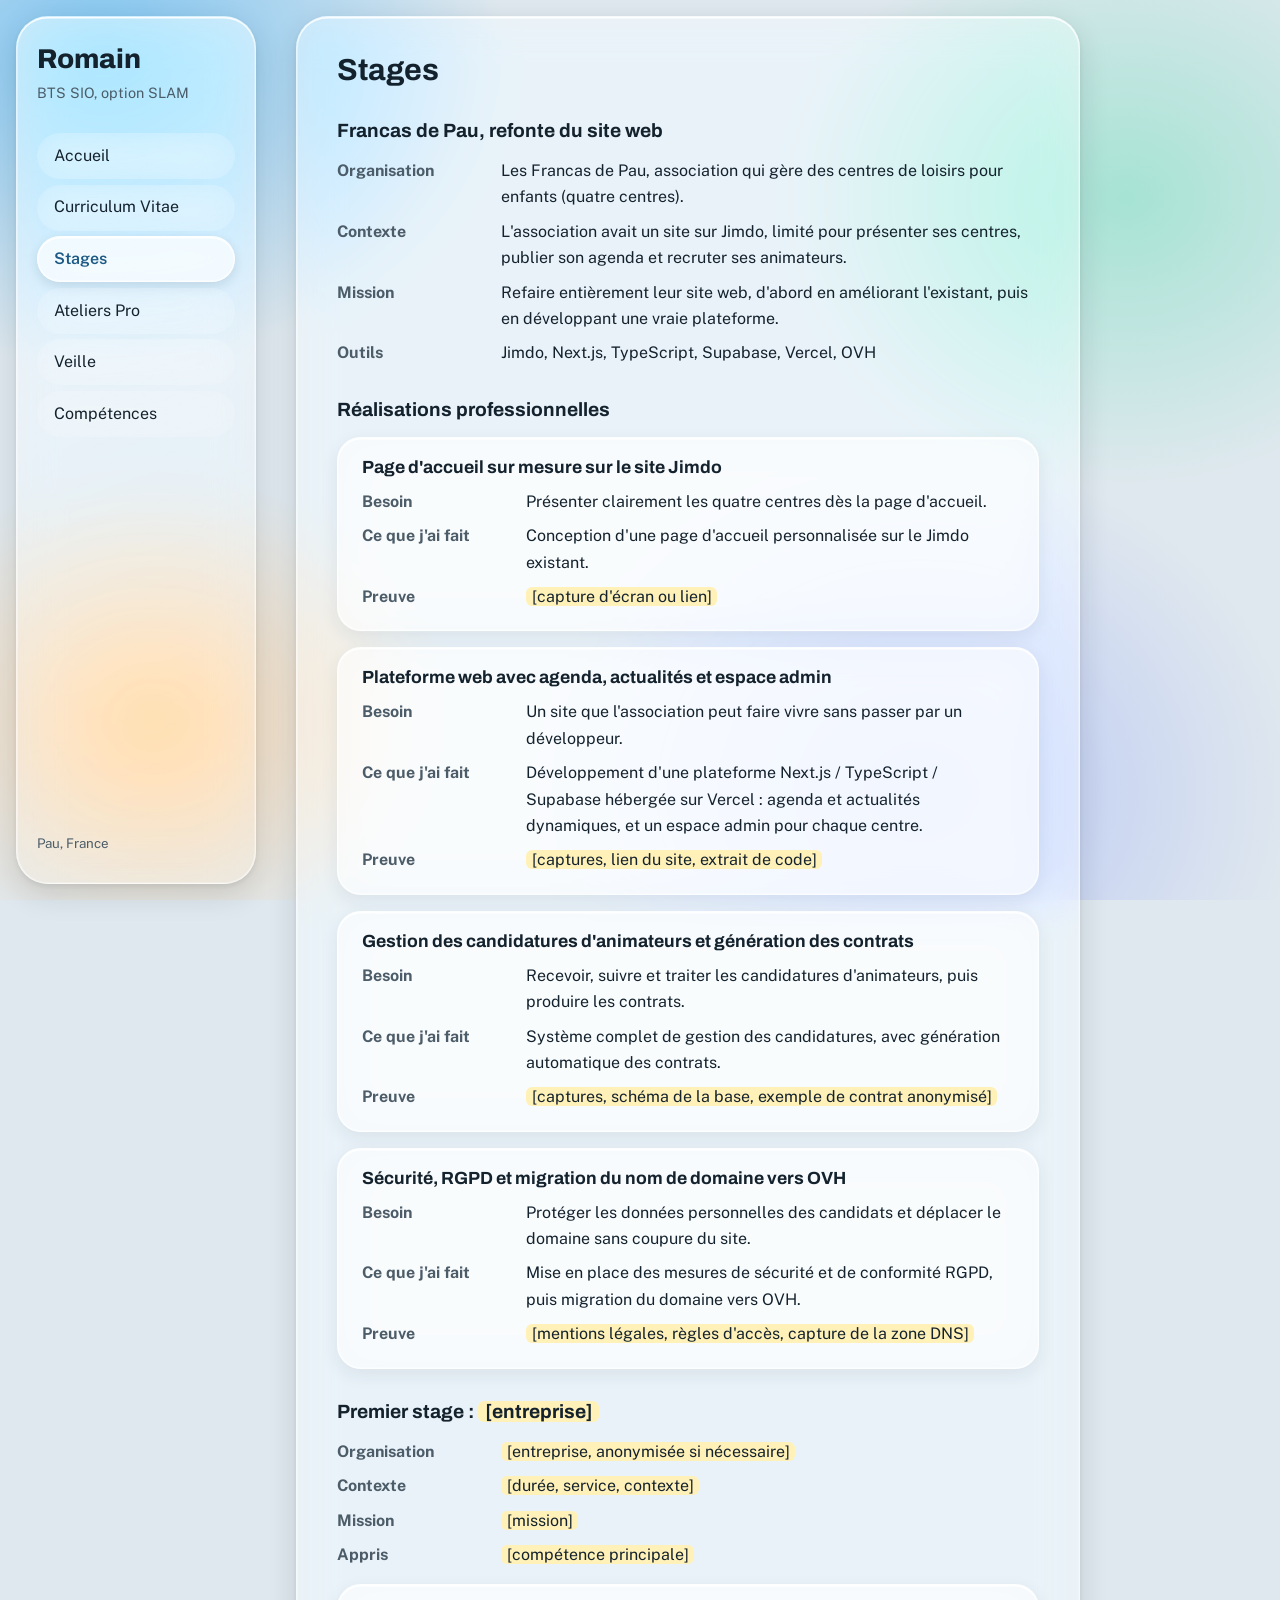
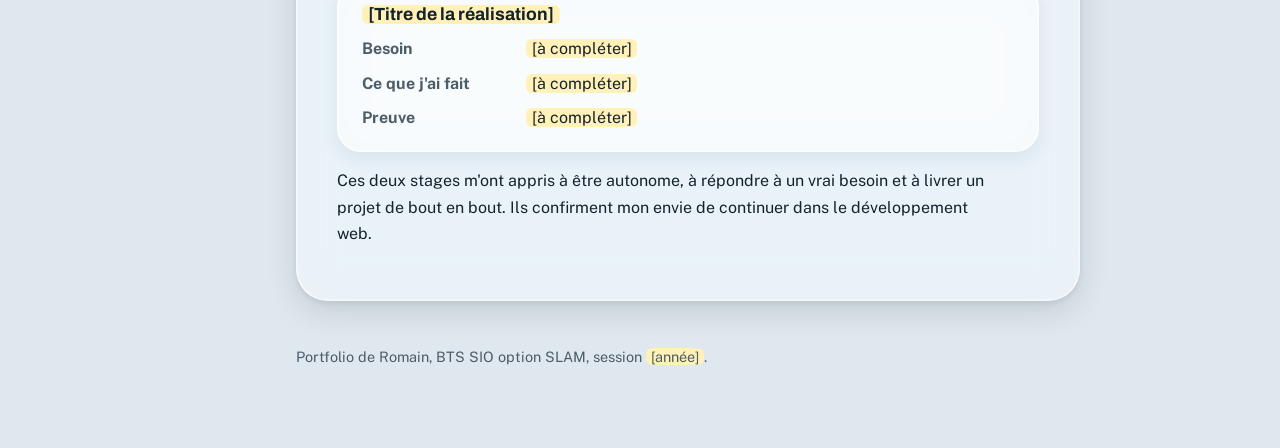
==== stages.html @ 7b918708 "Initial commit via Netlify [skip ci]" ====
<!DOCTYPE html>
<html lang="fr">
<head>
<meta charset="utf-8">
<meta name="viewport" content="width=device-width, initial-scale=1">
<title>Stages – Romain, BTS SIO SLAM</title>
<meta name="description" content="Stages de Romain en BTS SIO SLAM : refonte du site des Francas de Pau et réalisations professionnelles.">
<link rel="preconnect" href="https://fonts.googleapis.com">
<link rel="preconnect" href="https://fonts.gstatic.com" crossorigin>
<link href="https://fonts.googleapis.com/css2?family=Archivo:wght@600;700;800&family=Public+Sans:wght@400;600&display=swap" rel="stylesheet">
<link rel="stylesheet" href="style.css">
</head>
<body>

<aside>
  <div>
    <p class="nom">Romain</p>
    <p class="sous">BTS SIO, option SLAM</p>
    <nav aria-label="Rubriques">
      <ul>
        <li><a href="index.html">Accueil</a></li>
        <li><a href="cv.html">Curriculum Vitae</a></li>
        <li><a href="stages.html" aria-current="page">Stages</a></li>
        <li><a href="ateliers.html">Ateliers Pro</a></li>
        <li><a href="veille.html">Veille</a></li>
        <li><a href="competences.html">Compétences</a></li>
      </ul>
    </nav>
  </div>
  <small>Pau, France</small>
</aside>

<main>

<section id="stages">
  <h2>Stages</h2>

  <h3 id="stage-2">Francas de Pau, refonte du site web</h3>
  <dl>
    <dt>Organisation</dt><dd>Les Francas de Pau, association qui gère des centres de loisirs pour enfants (quatre centres).</dd>
    <dt>Contexte</dt><dd>L'association avait un site sur Jimdo, limité pour présenter ses centres, publier son agenda et recruter ses animateurs.</dd>
    <dt>Mission</dt><dd>Refaire entièrement leur site web, d'abord en améliorant l'existant, puis en développant une vraie plateforme.</dd>
    <dt>Outils</dt><dd>Jimdo, Next.js, TypeScript, Supabase, Vercel, OVH</dd>
  </dl>

  <h3>Réalisations professionnelles</h3>

  <article class="fiche" id="real-jimdo">
    <h4>Page d'accueil sur mesure sur le site Jimdo</h4>
    <dl>
      <dt>Besoin</dt><dd>Présenter clairement les quatre centres dès la page d'accueil.</dd>
      <dt>Ce que j'ai fait</dt><dd>Conception d'une page d'accueil personnalisée sur le Jimdo existant.</dd>
      <dt>Preuve</dt><dd><span class="todo">[capture d'écran ou lien]</span></dd>
    </dl>
  </article>

  <article class="fiche" id="real-plateforme">
    <h4>Plateforme web avec agenda, actualités et espace admin</h4>
    <dl>
      <dt>Besoin</dt><dd>Un site que l'association peut faire vivre sans passer par un développeur.</dd>
      <dt>Ce que j'ai fait</dt><dd>Développement d'une plateforme Next.js / TypeScript / Supabase hébergée sur Vercel : agenda et actualités dynamiques, et un espace admin pour chaque centre.</dd>
      <dt>Preuve</dt><dd><span class="todo">[captures, lien du site, extrait de code]</span></dd>
    </dl>
  </article>

  <article class="fiche" id="real-candidatures">
    <h4>Gestion des candidatures d'animateurs et génération des contrats</h4>
    <dl>
      <dt>Besoin</dt><dd>Recevoir, suivre et traiter les candidatures d'animateurs, puis produire les contrats.</dd>
      <dt>Ce que j'ai fait</dt><dd>Système complet de gestion des candidatures, avec génération automatique des contrats.</dd>
      <dt>Preuve</dt><dd><span class="todo">[captures, schéma de la base, exemple de contrat anonymisé]</span></dd>
    </dl>
  </article>

  <article class="fiche" id="real-securite">
    <h4>Sécurité, RGPD et migration du nom de domaine vers OVH</h4>
    <dl>
      <dt>Besoin</dt><dd>Protéger les données personnelles des candidats et déplacer le domaine sans coupure du site.</dd>
      <dt>Ce que j'ai fait</dt><dd>Mise en place des mesures de sécurité et de conformité RGPD, puis migration du domaine vers OVH.</dd>
      <dt>Preuve</dt><dd><span class="todo">[mentions légales, règles d'accès, capture de la zone DNS]</span></dd>
    </dl>
  </article>

  <h3 id="stage-1">Premier stage : <span class="todo">[entreprise]</span></h3>
  <dl>
    <dt>Organisation</dt><dd><span class="todo">[entreprise, anonymisée si nécessaire]</span></dd>
    <dt>Contexte</dt><dd><span class="todo">[durée, service, contexte]</span></dd>
    <dt>Mission</dt><dd><span class="todo">[mission]</span></dd>
    <dt>Appris</dt><dd><span class="todo">[compétence principale]</span></dd>
  </dl>
  <article class="fiche" id="real-stage1">
    <h4><span class="todo">[Titre de la réalisation]</span></h4>
    <dl>
      <dt>Besoin</dt><dd><span class="todo">[à compléter]</span></dd>
      <dt>Ce que j'ai fait</dt><dd><span class="todo">[à compléter]</span></dd>
      <dt>Preuve</dt><dd><span class="todo">[à compléter]</span></dd>
    </dl>
  </article>

  <p>Ces deux stages m'ont appris à être autonome, à répondre à un vrai besoin et à livrer un projet de bout en bout. Ils confirment mon envie de continuer dans le développement web.</p>
</section>

<footer>Portfolio de Romain, BTS SIO option SLAM, session <span class="todo">[année]</span>.</footer>

</main>
</body>
</html>
---- style.css ----
:root{
  --fond:#dfe8ee; --encre:#14222d; --gris:#4c5c68;
  --bleu:#1d5a85; --bleu-vif:#2f86c7; --note:#fff1b8;
  --verre:rgba(255,255,255,.42); --verre-fort:rgba(255,255,255,.6); --verre-sombre:rgba(20,34,45,.38);
  --reflet:inset 0 1.5px 0 rgba(255,255,255,.9), inset 0 -1px 0 rgba(255,255,255,.25), inset 1px 0 0 rgba(255,255,255,.35), inset -1px 0 0 rgba(255,255,255,.2);
  --ombre:0 10px 30px rgba(20,34,45,.14), 0 2px 6px rgba(20,34,45,.08);
  --flou:blur(22px) saturate(180%);
  --titre:"Archivo","Segoe UI",Arial,sans-serif; --texte:"Public Sans","Segoe UI",Arial,sans-serif;
}
*{box-sizing:border-box}
html{scroll-behavior:smooth;scroll-padding-top:1.5rem}
body{margin:0;color:var(--encre);font:1rem/1.65 var(--texte);display:grid;grid-template-columns:16rem 1fr;min-height:100vh;
  background:
    radial-gradient(36rem 28rem at 8% 6%,#7fc4f0 0,transparent 70%),
    radial-gradient(30rem 26rem at 88% 22%,#a6e3d4 0,transparent 70%),
    radial-gradient(34rem 30rem at 72% 88%,#b9c6f5 0,transparent 70%),
    radial-gradient(26rem 22rem at 12% 80%,#f6d6b0 0,transparent 70%),
    var(--fond);
  background-attachment:fixed}
a{color:var(--bleu)}
a:focus-visible,summary:focus-visible{outline:3px solid var(--bleu-vif);outline-offset:3px;border-radius:8px}

/* Verre liquide : flou, reflet en haut, bord lumineux */
aside,section,.fiche,.comp,.defile,.btn.sec,nav a{
  -webkit-backdrop-filter:var(--flou);backdrop-filter:var(--flou)}

aside{position:sticky;top:1rem;height:calc(100vh - 2rem);margin:1rem 0 1rem 1rem;padding:1.75rem 1.25rem;border-radius:2rem;
  background:linear-gradient(160deg,rgba(255,255,255,.55),rgba(255,255,255,.22));
  border:1px solid rgba(255,255,255,.55);box-shadow:var(--reflet),var(--ombre);
  display:flex;flex-direction:column;justify-content:space-between}
aside .nom{font:800 1.7rem/1.1 var(--titre);margin:0}
aside .sous{color:var(--gris);font-size:.9rem;margin:.4rem 0 1.75rem}
nav ul{list-style:none;margin:0;padding:0;display:grid;gap:.35rem}
nav a{display:block;padding:.55rem 1rem;color:var(--encre);text-decoration:none;border-radius:99px;border:1px solid transparent;
  transition:background .25s,box-shadow .25s,border-color .25s,transform .25s}
nav a:hover,nav a:focus-visible{background:var(--verre-fort);border-color:rgba(255,255,255,.8);box-shadow:var(--reflet),0 4px 12px rgba(20,34,45,.12);transform:translateX(3px)}
nav a[aria-current="page"]{background:var(--verre-fort);border-color:rgba(255,255,255,.8);box-shadow:var(--reflet),0 4px 12px rgba(20,34,45,.12);color:var(--bleu);font-weight:600}
aside small{color:var(--gris)}

main{max-width:54rem;padding:1rem 2.5rem 5rem}
section{margin:0 0 1.75rem;padding:2.25rem 2.5rem;border-radius:2rem;background:var(--verre);
  border:1px solid rgba(255,255,255,.55);box-shadow:var(--reflet),var(--ombre)}
h1,h2,h3{font-family:var(--titre);line-height:1.15;margin:0 0 1rem}
h1{font-size:clamp(2.4rem,5vw,3.8rem);font-weight:800;letter-spacing:-.02em;max-width:14em}
h2{font-size:1.9rem;font-weight:700}
h3{font-size:1.2rem;font-weight:700;margin-top:2rem}
p{max-width:65ch;margin:0 0 1rem}
.chapo{font-size:1.15rem;color:var(--gris)}

.liens{display:flex;flex-wrap:wrap;gap:.75rem;margin-top:1.5rem}
.btn{display:inline-block;padding:.65rem 1.3rem;color:#fff;text-decoration:none;font-weight:600;border-radius:99px;
  background:linear-gradient(180deg,#4a9ad6,#1d5a85);border:1px solid rgba(255,255,255,.5);
  box-shadow:inset 0 1.5px 0 rgba(255,255,255,.6),0 8px 20px rgba(29,90,133,.35);transition:transform .25s,box-shadow .25s}
.btn:hover{transform:translateY(-2px);box-shadow:inset 0 1.5px 0 rgba(255,255,255,.7),0 12px 26px rgba(29,90,133,.45)}
.btn:active{transform:scale(.97)}
.btn.sec{background:var(--verre);color:var(--bleu);box-shadow:var(--reflet),0 4px 14px rgba(20,34,45,.1)}
.btn.sec:hover{background:var(--verre-fort)}

.todo{background:var(--note);padding:0 .35em;border-radius:6px}

.fiche,.comp{background:rgba(255,255,255,.5);border:1px solid rgba(255,255,255,.7);border-radius:1.5rem;box-shadow:var(--reflet),0 6px 18px rgba(20,34,45,.08)}
.fiche{padding:1.25rem 1.5rem;margin:1rem 0}
.fiche h3,.fiche h4{margin-top:0}
.fiche h4{font:700 1.1rem var(--titre);margin-bottom:.75rem}
dl{margin:0;display:grid;grid-template-columns:9rem 1fr;gap:.5rem 1.25rem}
dt{font-weight:700;color:var(--gris)}
dd{margin:0}
.tags{list-style:none;padding:0;margin:.5rem 0 0;display:flex;flex-wrap:wrap;gap:.5rem}
.tags li{background:var(--verre-fort);border:1px solid rgba(255,255,255,.8);box-shadow:var(--reflet);padding:.15rem .8rem;border-radius:99px;font-size:.88rem}

.defile{overflow-x:auto;border-radius:1.5rem;border:1px solid rgba(255,255,255,.7);box-shadow:var(--reflet),0 6px 18px rgba(20,34,45,.08);margin:1rem 0}
table{width:100%;border-collapse:collapse;background:rgba(255,255,255,.35)}
th,td{text-align:left;padding:.65rem .9rem;border-bottom:1px solid rgba(255,255,255,.7);vertical-align:top}
th{background:rgba(255,255,255,.5)}

.comp{padding:1rem 1.25rem;margin:.75rem 0}
.comp h3{margin:0 0 .4rem;font-size:1.05rem}
.comp p{margin:0 0 .5rem;color:var(--gris)}

footer{padding-top:1rem;color:var(--gris);font-size:.9rem}

/* Si le navigateur ne gère pas le flou, on garde des panneaux lisibles */
@supports not ((backdrop-filter:blur(1px)) or (-webkit-backdrop-filter:blur(1px))){
  aside,section,.fiche,.comp,.defile{background:rgba(255,255,255,.88)}
}
@media (prefers-reduced-transparency:reduce){
  aside,section,.fiche,.comp,.defile,nav a,.btn.sec{-webkit-backdrop-filter:none;backdrop-filter:none;background:#fff}
}
@media (max-width:54rem){
  body{display:block}
  aside{position:static;height:auto;margin:.75rem;padding:1.25rem;border-radius:1.75rem}
  aside .sous{margin-bottom:1rem}
  nav ul{display:flex;flex-wrap:wrap}
  aside small{display:none}
  main{padding:.25rem .75rem 3rem}
  section{padding:1.5rem 1.25rem;border-radius:1.75rem}
  dl{grid-template-columns:1fr;gap:0}
  dd{margin-bottom:.75rem}
}
@media (prefers-reduced-motion:reduce){
  html{scroll-behavior:auto}
  nav a,.btn{transition:none}
}
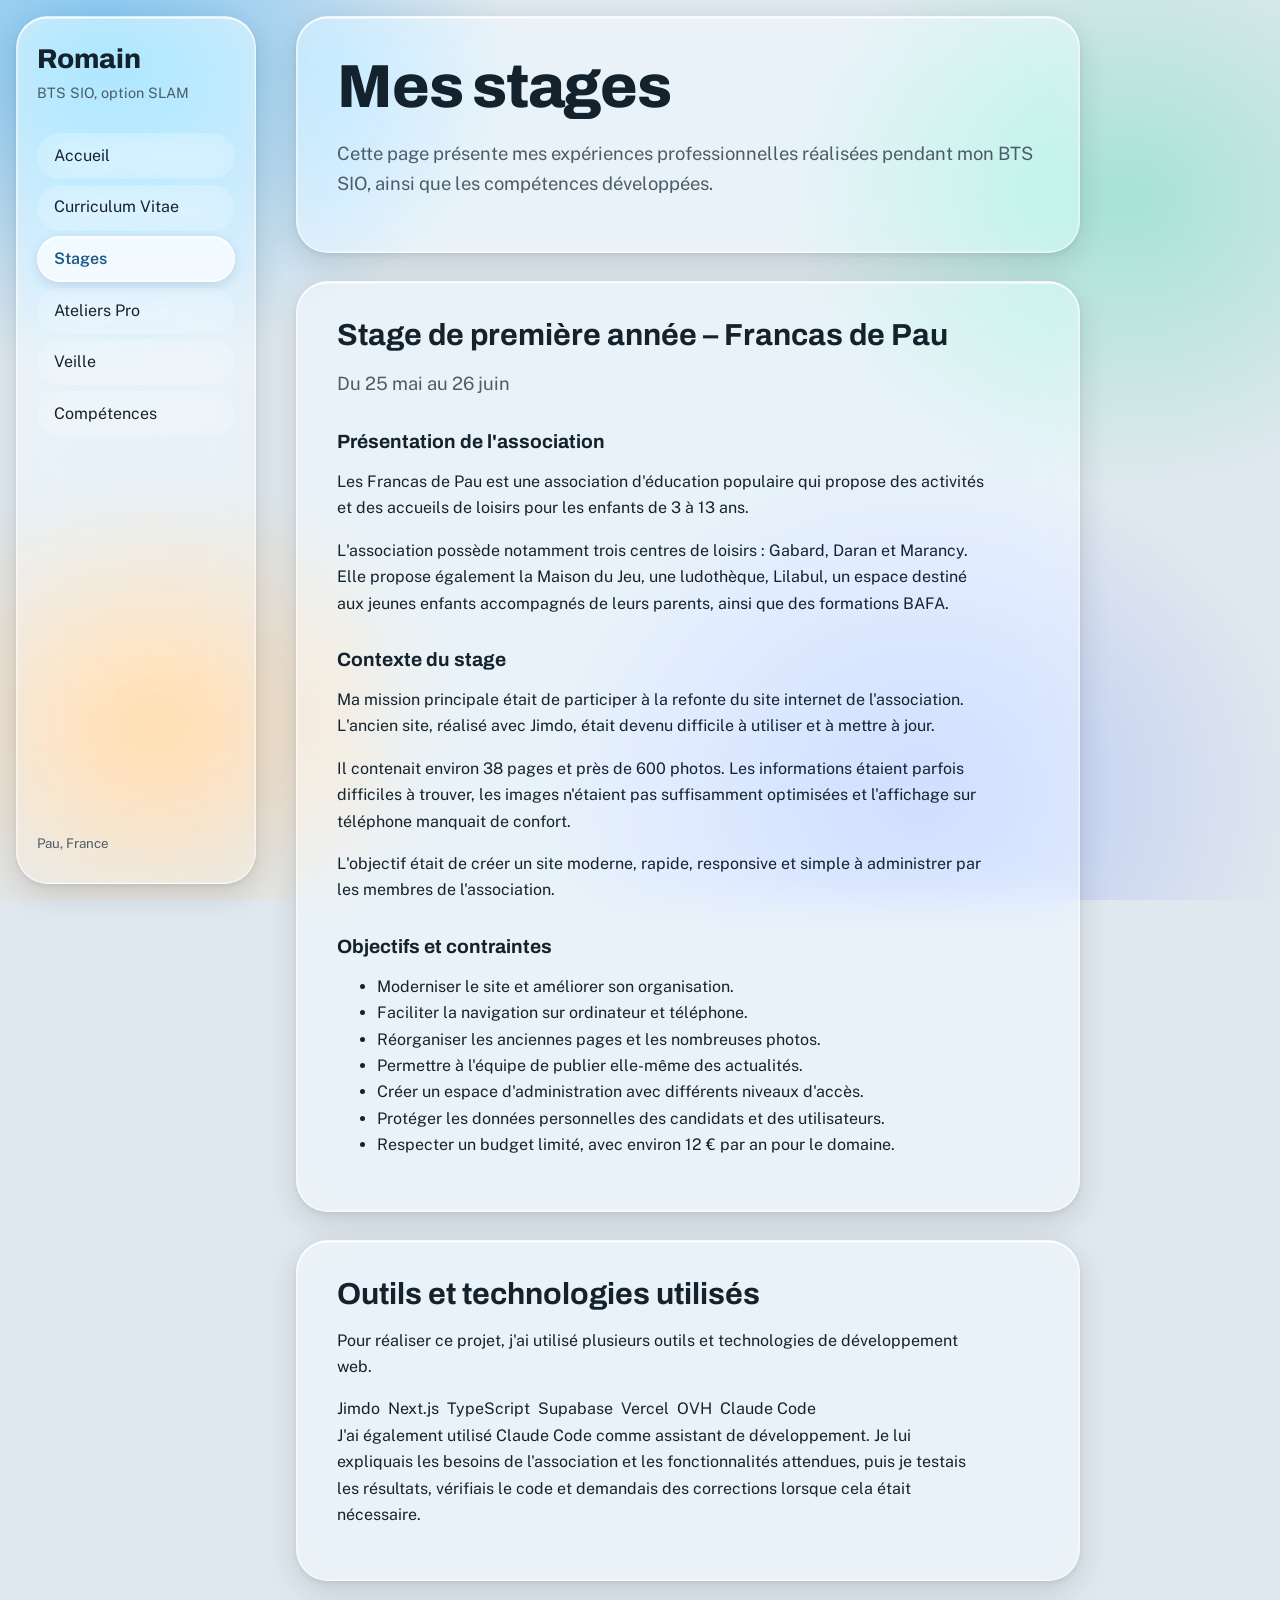
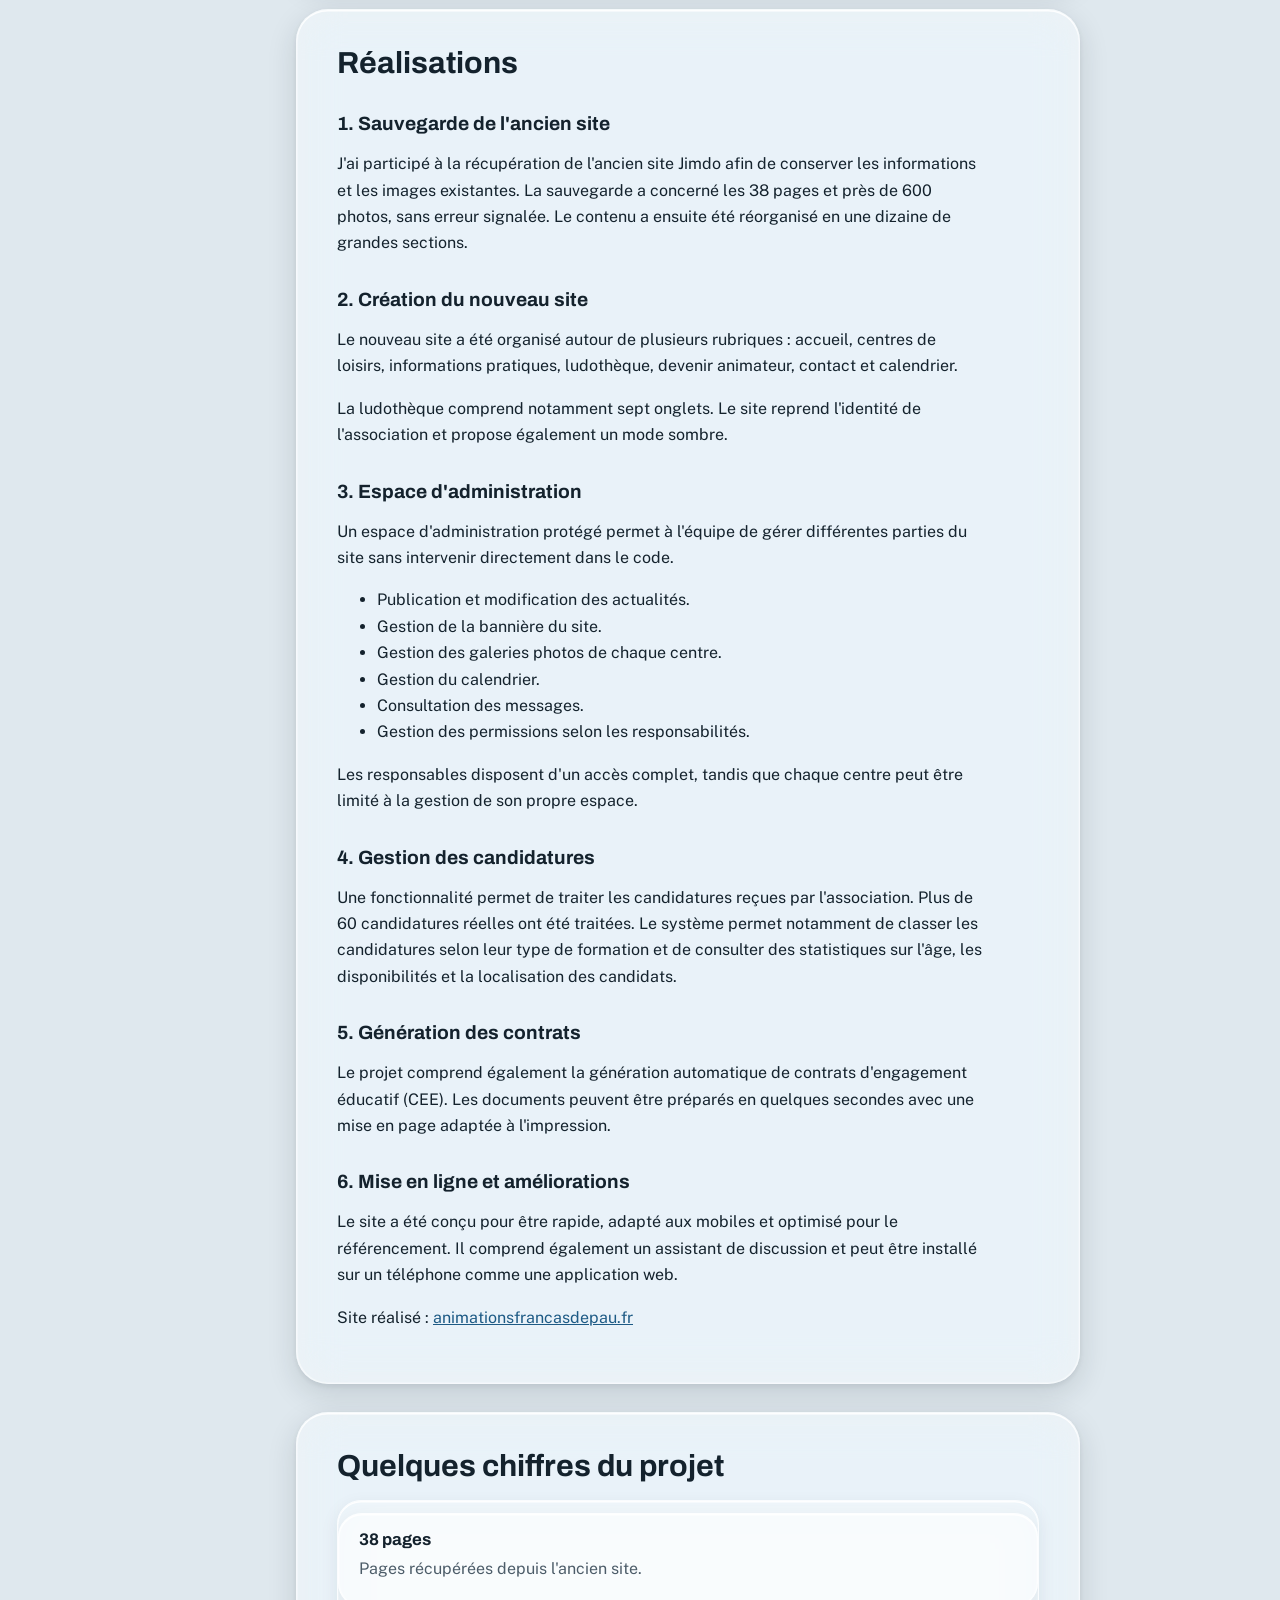
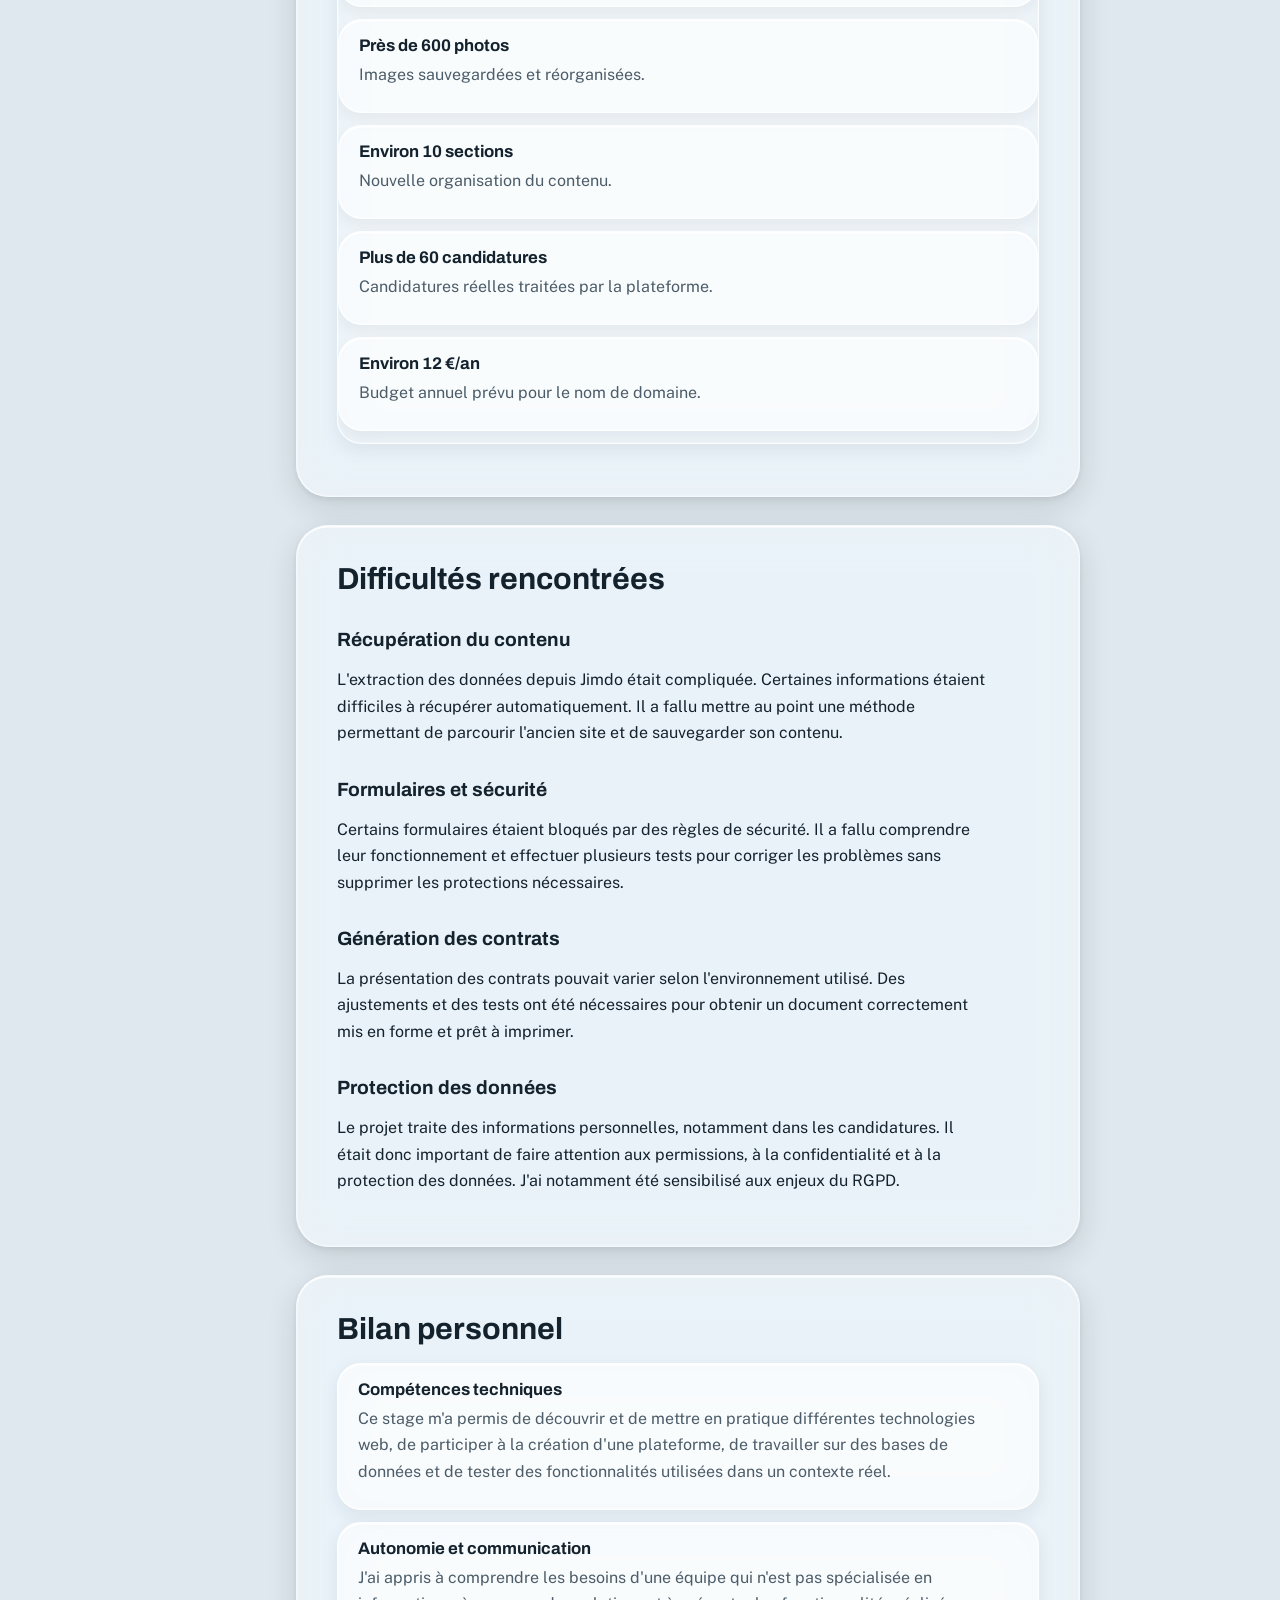
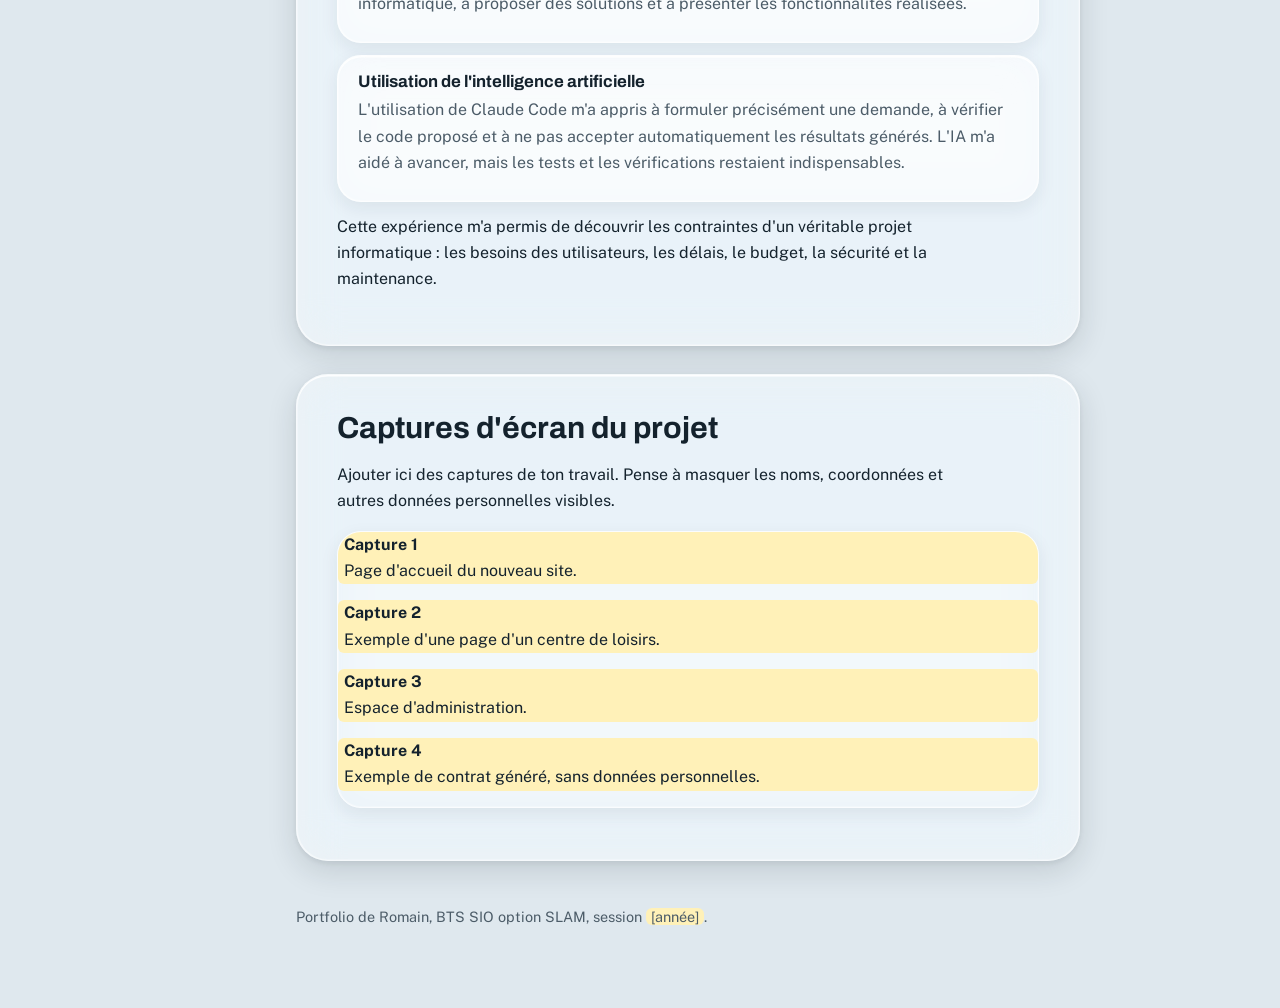
==== commit 96cf0d95: "Update stages.html" ====
--- a/stages.html
+++ b/stages.html
@@ -1,10 +1,11 @@
+
 <!DOCTYPE html>
 <html lang="fr">
 <head>
 <meta charset="utf-8">
 <meta name="viewport" content="width=device-width, initial-scale=1">
-<title>Stages – Romain, BTS SIO SLAM</title>
-<meta name="description" content="Stages de Romain en BTS SIO SLAM : refonte du site des Francas de Pau et réalisations professionnelles.">
+<title>Stages – Romain | Portfolio BTS SIO option SLAM</title>
+<meta name="description" content="Présentation de mon stage de première année aux Francas de Pau et des projets informatiques réalisés.">
 <link rel="preconnect" href="https://fonts.googleapis.com">
 <link rel="preconnect" href="https://fonts.gstatic.com" crossorigin>
 <link href="https://fonts.googleapis.com/css2?family=Archivo:wght@600;700;800&family=Public+Sans:wght@400;600&display=swap" rel="stylesheet">
@@ -33,74 +34,282 @@
 <main>
 
 <section id="stages">
-  <h2>Stages</h2>
-
-  <h3 id="stage-2">Francas de Pau, refonte du site web</h3>
-  <dl>
-    <dt>Organisation</dt><dd>Les Francas de Pau, association qui gère des centres de loisirs pour enfants (quatre centres).</dd>
-    <dt>Contexte</dt><dd>L'association avait un site sur Jimdo, limité pour présenter ses centres, publier son agenda et recruter ses animateurs.</dd>
-    <dt>Mission</dt><dd>Refaire entièrement leur site web, d'abord en améliorant l'existant, puis en développant une vraie plateforme.</dd>
-    <dt>Outils</dt><dd>Jimdo, Next.js, TypeScript, Supabase, Vercel, OVH</dd>
-  </dl>
-
-  <h3>Réalisations professionnelles</h3>
-
-  <article class="fiche" id="real-jimdo">
-    <h4>Page d'accueil sur mesure sur le site Jimdo</h4>
-    <dl>
-      <dt>Besoin</dt><dd>Présenter clairement les quatre centres dès la page d'accueil.</dd>
-      <dt>Ce que j'ai fait</dt><dd>Conception d'une page d'accueil personnalisée sur le Jimdo existant.</dd>
-      <dt>Preuve</dt><dd><span class="todo">[capture d'écran ou lien]</span></dd>
-    </dl>
-  </article>
-
-  <article class="fiche" id="real-plateforme">
-    <h4>Plateforme web avec agenda, actualités et espace admin</h4>
-    <dl>
-      <dt>Besoin</dt><dd>Un site que l'association peut faire vivre sans passer par un développeur.</dd>
-      <dt>Ce que j'ai fait</dt><dd>Développement d'une plateforme Next.js / TypeScript / Supabase hébergée sur Vercel : agenda et actualités dynamiques, et un espace admin pour chaque centre.</dd>
-      <dt>Preuve</dt><dd><span class="todo">[captures, lien du site, extrait de code]</span></dd>
-    </dl>
-  </article>
-
-  <article class="fiche" id="real-candidatures">
-    <h4>Gestion des candidatures d'animateurs et génération des contrats</h4>
-    <dl>
-      <dt>Besoin</dt><dd>Recevoir, suivre et traiter les candidatures d'animateurs, puis produire les contrats.</dd>
-      <dt>Ce que j'ai fait</dt><dd>Système complet de gestion des candidatures, avec génération automatique des contrats.</dd>
-      <dt>Preuve</dt><dd><span class="todo">[captures, schéma de la base, exemple de contrat anonymisé]</span></dd>
-    </dl>
-  </article>
-
-  <article class="fiche" id="real-securite">
-    <h4>Sécurité, RGPD et migration du nom de domaine vers OVH</h4>
-    <dl>
-      <dt>Besoin</dt><dd>Protéger les données personnelles des candidats et déplacer le domaine sans coupure du site.</dd>
-      <dt>Ce que j'ai fait</dt><dd>Mise en place des mesures de sécurité et de conformité RGPD, puis migration du domaine vers OVH.</dd>
-      <dt>Preuve</dt><dd><span class="todo">[mentions légales, règles d'accès, capture de la zone DNS]</span></dd>
-    </dl>
-  </article>
-
-  <h3 id="stage-1">Premier stage : <span class="todo">[entreprise]</span></h3>
-  <dl>
-    <dt>Organisation</dt><dd><span class="todo">[entreprise, anonymisée si nécessaire]</span></dd>
-    <dt>Contexte</dt><dd><span class="todo">[durée, service, contexte]</span></dd>
-    <dt>Mission</dt><dd><span class="todo">[mission]</span></dd>
-    <dt>Appris</dt><dd><span class="todo">[compétence principale]</span></dd>
-  </dl>
-  <article class="fiche" id="real-stage1">
-    <h4><span class="todo">[Titre de la réalisation]</span></h4>
-    <dl>
-      <dt>Besoin</dt><dd><span class="todo">[à compléter]</span></dd>
-      <dt>Ce que j'ai fait</dt><dd><span class="todo">[à compléter]</span></dd>
-      <dt>Preuve</dt><dd><span class="todo">[à compléter]</span></dd>
-    </dl>
-  </article>
-
-  <p>Ces deux stages m'ont appris à être autonome, à répondre à un vrai besoin et à livrer un projet de bout en bout. Ils confirment mon envie de continuer dans le développement web.</p>
-</section>
-
-<footer>Portfolio de Romain, BTS SIO option SLAM, session <span class="todo">[année]</span>.</footer>
+  <h1>Mes stages</h1>
+  <p class="chapo">
+    Cette page présente mes expériences professionnelles réalisées
+    pendant mon BTS SIO, ainsi que les compétences développées.
+  </p>
+</section>
+
+<section id="francas">
+  <h2>Stage de première année – Francas de Pau</h2>
+  <p class="chapo">Du 25 mai au 26 juin</p>
+
+  <h3>Présentation de l'association</h3>
+  <p>
+    Les Francas de Pau est une association d'éducation populaire qui
+    propose des activités et des accueils de loisirs pour les enfants
+    de 3 à 13 ans.
+  </p>
+  <p>
+    L'association possède notamment trois centres de loisirs :
+    Gabard, Daran et Marancy. Elle propose également la Maison du Jeu,
+    une ludothèque, Lilabul, un espace destiné aux jeunes enfants
+    accompagnés de leurs parents, ainsi que des formations BAFA.
+  </p>
+
+  <h3>Contexte du stage</h3>
+  <p>
+    Ma mission principale était de participer à la refonte du site
+    internet de l'association. L'ancien site, réalisé avec Jimdo,
+    était devenu difficile à utiliser et à mettre à jour.
+  </p>
+  <p>
+    Il contenait environ 38 pages et près de 600 photos. Les informations
+    étaient parfois difficiles à trouver, les images n'étaient pas
+    suffisamment optimisées et l'affichage sur téléphone manquait
+    de confort.
+  </p>
+  <p>
+    L'objectif était de créer un site moderne, rapide, responsive et
+    simple à administrer par les membres de l'association.
+  </p>
+
+  <h3>Objectifs et contraintes</h3>
+  <ul>
+    <li>Moderniser le site et améliorer son organisation.</li>
+    <li>Faciliter la navigation sur ordinateur et téléphone.</li>
+    <li>Réorganiser les anciennes pages et les nombreuses photos.</li>
+    <li>Permettre à l'équipe de publier elle-même des actualités.</li>
+    <li>Créer un espace d'administration avec différents niveaux d'accès.</li>
+    <li>Protéger les données personnelles des candidats et des utilisateurs.</li>
+    <li>Respecter un budget limité, avec environ 12 € par an pour le domaine.</li>
+  </ul>
+</section>
+
+<section id="outils">
+  <h2>Outils et technologies utilisés</h2>
+  <p>
+    Pour réaliser ce projet, j'ai utilisé plusieurs outils et technologies
+    de développement web.
+  </p>
+
+  <div class="tags">
+    <span>Jimdo</span>
+    <span>Next.js</span>
+    <span>TypeScript</span>
+    <span>Supabase</span>
+    <span>Vercel</span>
+    <span>OVH</span>
+    <span>Claude Code</span>
+  </div>
+
+  <p>
+    J'ai également utilisé Claude Code comme assistant de développement.
+    Je lui expliquais les besoins de l'association et les fonctionnalités
+    attendues, puis je testais les résultats, vérifiais le code et
+    demandais des corrections lorsque cela était nécessaire.
+  </p>
+</section>
+
+<section id="realisations">
+  <h2>Réalisations</h2>
+
+  <h3>1. Sauvegarde de l'ancien site</h3>
+  <p>
+    J'ai participé à la récupération de l'ancien site Jimdo afin de
+    conserver les informations et les images existantes. La sauvegarde
+    a concerné les 38 pages et près de 600 photos, sans erreur signalée.
+    Le contenu a ensuite été réorganisé en une dizaine de grandes sections.
+  </p>
+
+  <h3>2. Création du nouveau site</h3>
+  <p>
+    Le nouveau site a été organisé autour de plusieurs rubriques :
+    accueil, centres de loisirs, informations pratiques, ludothèque,
+    devenir animateur, contact et calendrier.
+  </p>
+  <p>
+    La ludothèque comprend notamment sept onglets. Le site reprend
+    l'identité de l'association et propose également un mode sombre.
+  </p>
+
+  <h3>3. Espace d'administration</h3>
+  <p>
+    Un espace d'administration protégé permet à l'équipe de gérer
+    différentes parties du site sans intervenir directement dans le code.
+  </p>
+  <ul>
+    <li>Publication et modification des actualités.</li>
+    <li>Gestion de la bannière du site.</li>
+    <li>Gestion des galeries photos de chaque centre.</li>
+    <li>Gestion du calendrier.</li>
+    <li>Consultation des messages.</li>
+    <li>Gestion des permissions selon les responsabilités.</li>
+  </ul>
+  <p>
+    Les responsables disposent d'un accès complet, tandis que chaque
+    centre peut être limité à la gestion de son propre espace.
+  </p>
+
+  <h3>4. Gestion des candidatures</h3>
+  <p>
+    Une fonctionnalité permet de traiter les candidatures reçues par
+    l'association. Plus de 60 candidatures réelles ont été traitées.
+    Le système permet notamment de classer les candidatures selon
+    leur type de formation et de consulter des statistiques sur l'âge,
+    les disponibilités et la localisation des candidats.
+  </p>
+
+  <h3>5. Génération des contrats</h3>
+  <p>
+    Le projet comprend également la génération automatique de contrats
+    d'engagement éducatif (CEE). Les documents peuvent être préparés
+    en quelques secondes avec une mise en page adaptée à l'impression.
+  </p>
+
+  <h3>6. Mise en ligne et améliorations</h3>
+  <p>
+    Le site a été conçu pour être rapide, adapté aux mobiles et optimisé
+    pour le référencement. Il comprend également un assistant de
+    discussion et peut être installé sur un téléphone comme une
+    application web.
+  </p>
+  <p>
+    Site réalisé : <a href="https://animationsfrancasdepau.fr/" target="_blank" rel="noopener noreferrer">animationsfrancasdepau.fr</a>
+  </p>
+</section>
+
+<section id="chiffres">
+  <h2>Quelques chiffres du projet</h2>
+  <div class="defile">
+    <div class="comp">
+      <h3>38 pages</h3>
+      <p>Pages récupérées depuis l'ancien site.</p>
+    </div>
+    <div class="comp">
+      <h3>Près de 600 photos</h3>
+      <p>Images sauvegardées et réorganisées.</p>
+    </div>
+    <div class="comp">
+      <h3>Environ 10 sections</h3>
+      <p>Nouvelle organisation du contenu.</p>
+    </div>
+    <div class="comp">
+      <h3>Plus de 60 candidatures</h3>
+      <p>Candidatures réelles traitées par la plateforme.</p>
+    </div>
+    <div class="comp">
+      <h3>Environ 12 €/an</h3>
+      <p>Budget annuel prévu pour le nom de domaine.</p>
+    </div>
+  </div>
+</section>
+
+<section id="difficultes">
+  <h2>Difficultés rencontrées</h2>
+
+  <h3>Récupération du contenu</h3>
+  <p>
+    L'extraction des données depuis Jimdo était compliquée. Certaines
+    informations étaient difficiles à récupérer automatiquement.
+    Il a fallu mettre au point une méthode permettant de parcourir
+    l'ancien site et de sauvegarder son contenu.
+  </p>
+
+  <h3>Formulaires et sécurité</h3>
+  <p>
+    Certains formulaires étaient bloqués par des règles de sécurité.
+    Il a fallu comprendre leur fonctionnement et effectuer plusieurs
+    tests pour corriger les problèmes sans supprimer les protections
+    nécessaires.
+  </p>
+
+  <h3>Génération des contrats</h3>
+  <p>
+    La présentation des contrats pouvait varier selon l'environnement
+    utilisé. Des ajustements et des tests ont été nécessaires pour
+    obtenir un document correctement mis en forme et prêt à imprimer.
+  </p>
+
+  <h3>Protection des données</h3>
+  <p>
+    Le projet traite des informations personnelles, notamment dans
+    les candidatures. Il était donc important de faire attention
+    aux permissions, à la confidentialité et à la protection des données.
+    J'ai notamment été sensibilisé aux enjeux du RGPD.
+  </p>
+</section>
+
+<section id="bilan">
+  <h2>Bilan personnel</h2>
+
+  <div class="comp">
+    <h3>Compétences techniques</h3>
+    <p>
+      Ce stage m'a permis de découvrir et de mettre en pratique différentes
+      technologies web, de participer à la création d'une plateforme,
+      de travailler sur des bases de données et de tester des
+      fonctionnalités utilisées dans un contexte réel.
+    </p>
+  </div>
+
+  <div class="comp">
+    <h3>Autonomie et communication</h3>
+    <p>
+      J'ai appris à comprendre les besoins d'une équipe qui n'est pas
+      spécialisée en informatique, à proposer des solutions et à
+      présenter les fonctionnalités réalisées.
+    </p>
+  </div>
+
+  <div class="comp">
+    <h3>Utilisation de l'intelligence artificielle</h3>
+    <p>
+      L'utilisation de Claude Code m'a appris à formuler précisément
+      une demande, à vérifier le code proposé et à ne pas accepter
+      automatiquement les résultats générés. L'IA m'a aidé à avancer,
+      mais les tests et les vérifications restaient indispensables.
+    </p>
+  </div>
+
+  <p>
+    Cette expérience m'a permis de découvrir les contraintes d'un
+    véritable projet informatique : les besoins des utilisateurs,
+    les délais, le budget, la sécurité et la maintenance.
+  </p>
+</section>
+
+<section id="captures">
+  <h2>Captures d'écran du projet</h2>
+  <p>
+    Ajouter ici des captures de ton travail. Pense à masquer les noms,
+    coordonnées et autres données personnelles visibles.
+  </p>
+
+  <div class="defile">
+    <div class="todo">
+      <strong>Capture 1</strong>
+      <p>Page d'accueil du nouveau site.</p>
+    </div>
+    <div class="todo">
+      <strong>Capture 2</strong>
+      <p>Exemple d'une page d'un centre de loisirs.</p>
+    </div>
+    <div class="todo">
+      <strong>Capture 3</strong>
+      <p>Espace d'administration.</p>
+    </div>
+    <div class="todo">
+      <strong>Capture 4</strong>
+      <p>Exemple de contrat généré, sans données personnelles.</p>
+    </div>
+  </div>
+</section>
+
+<footer>
+  Portfolio de Romain, BTS SIO option SLAM, session <span class="todo">[année]</span>.
+</footer>
 
 </main>
 </body>
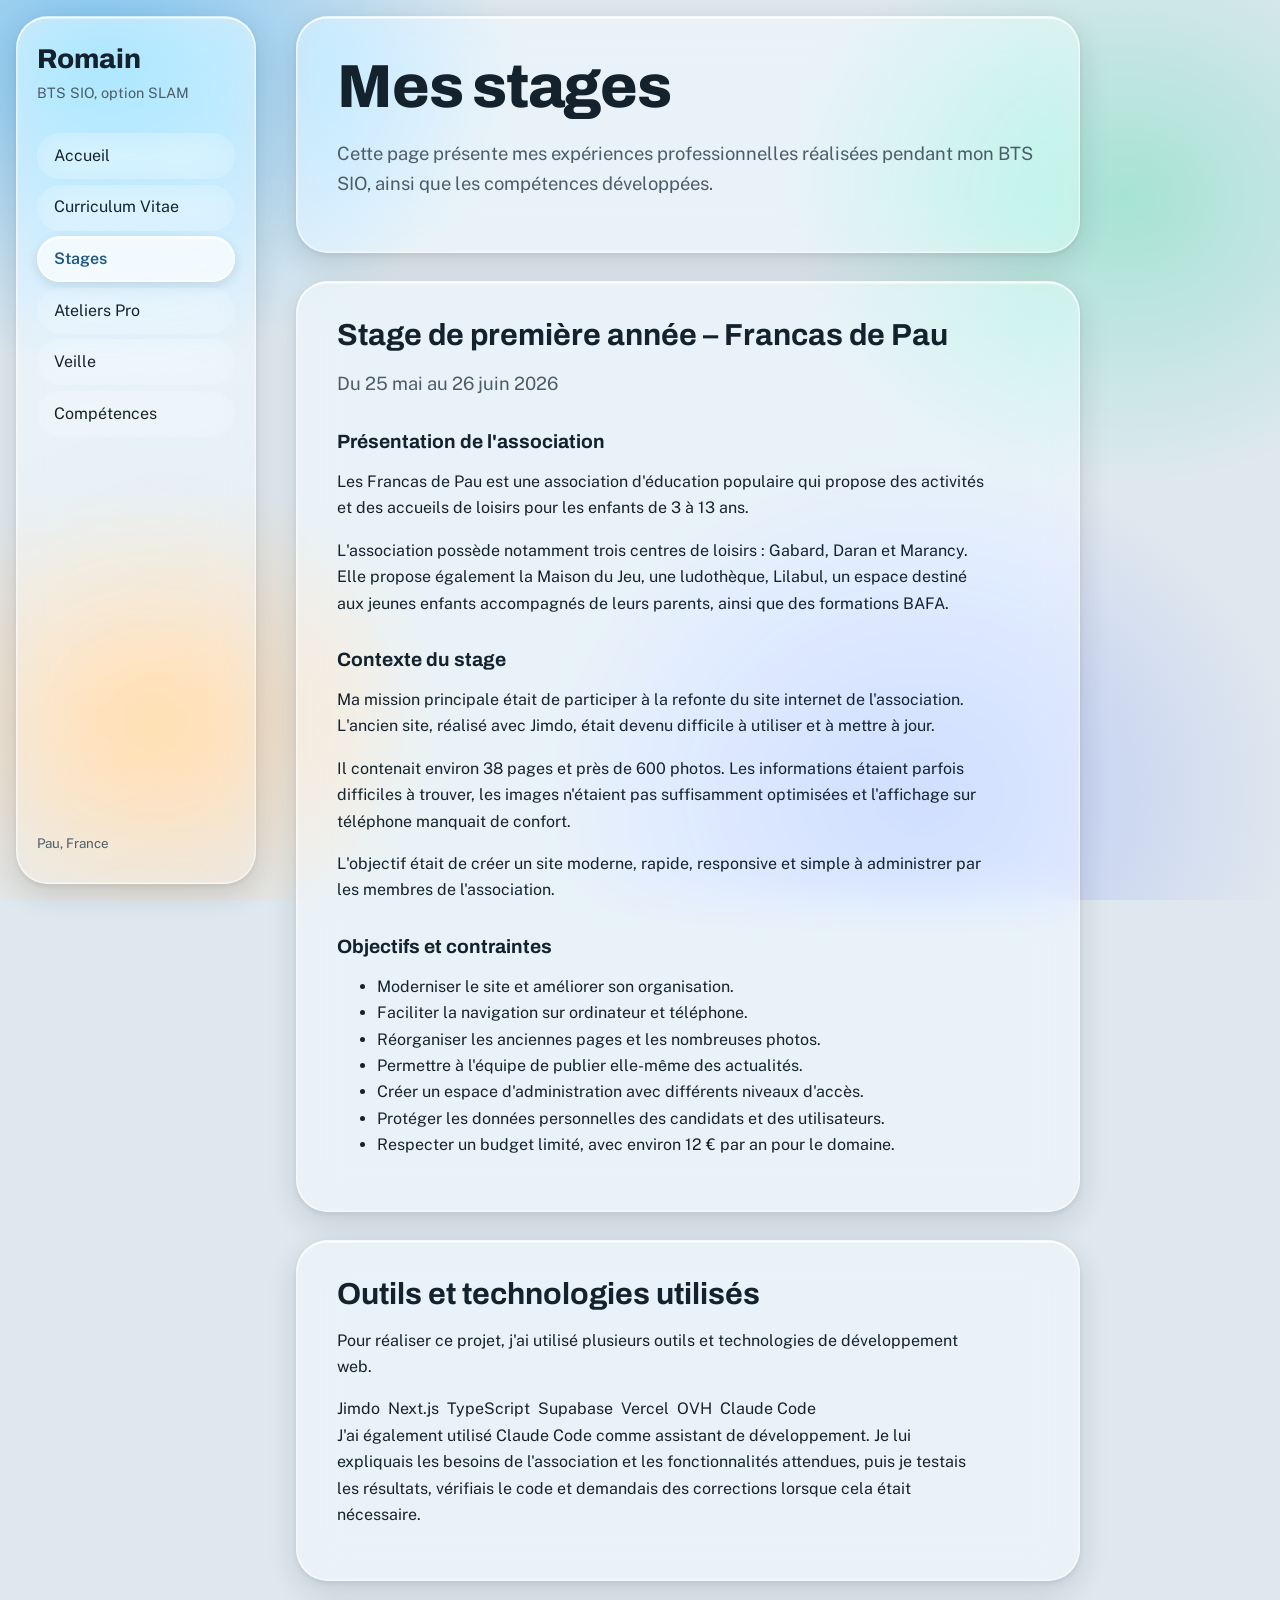
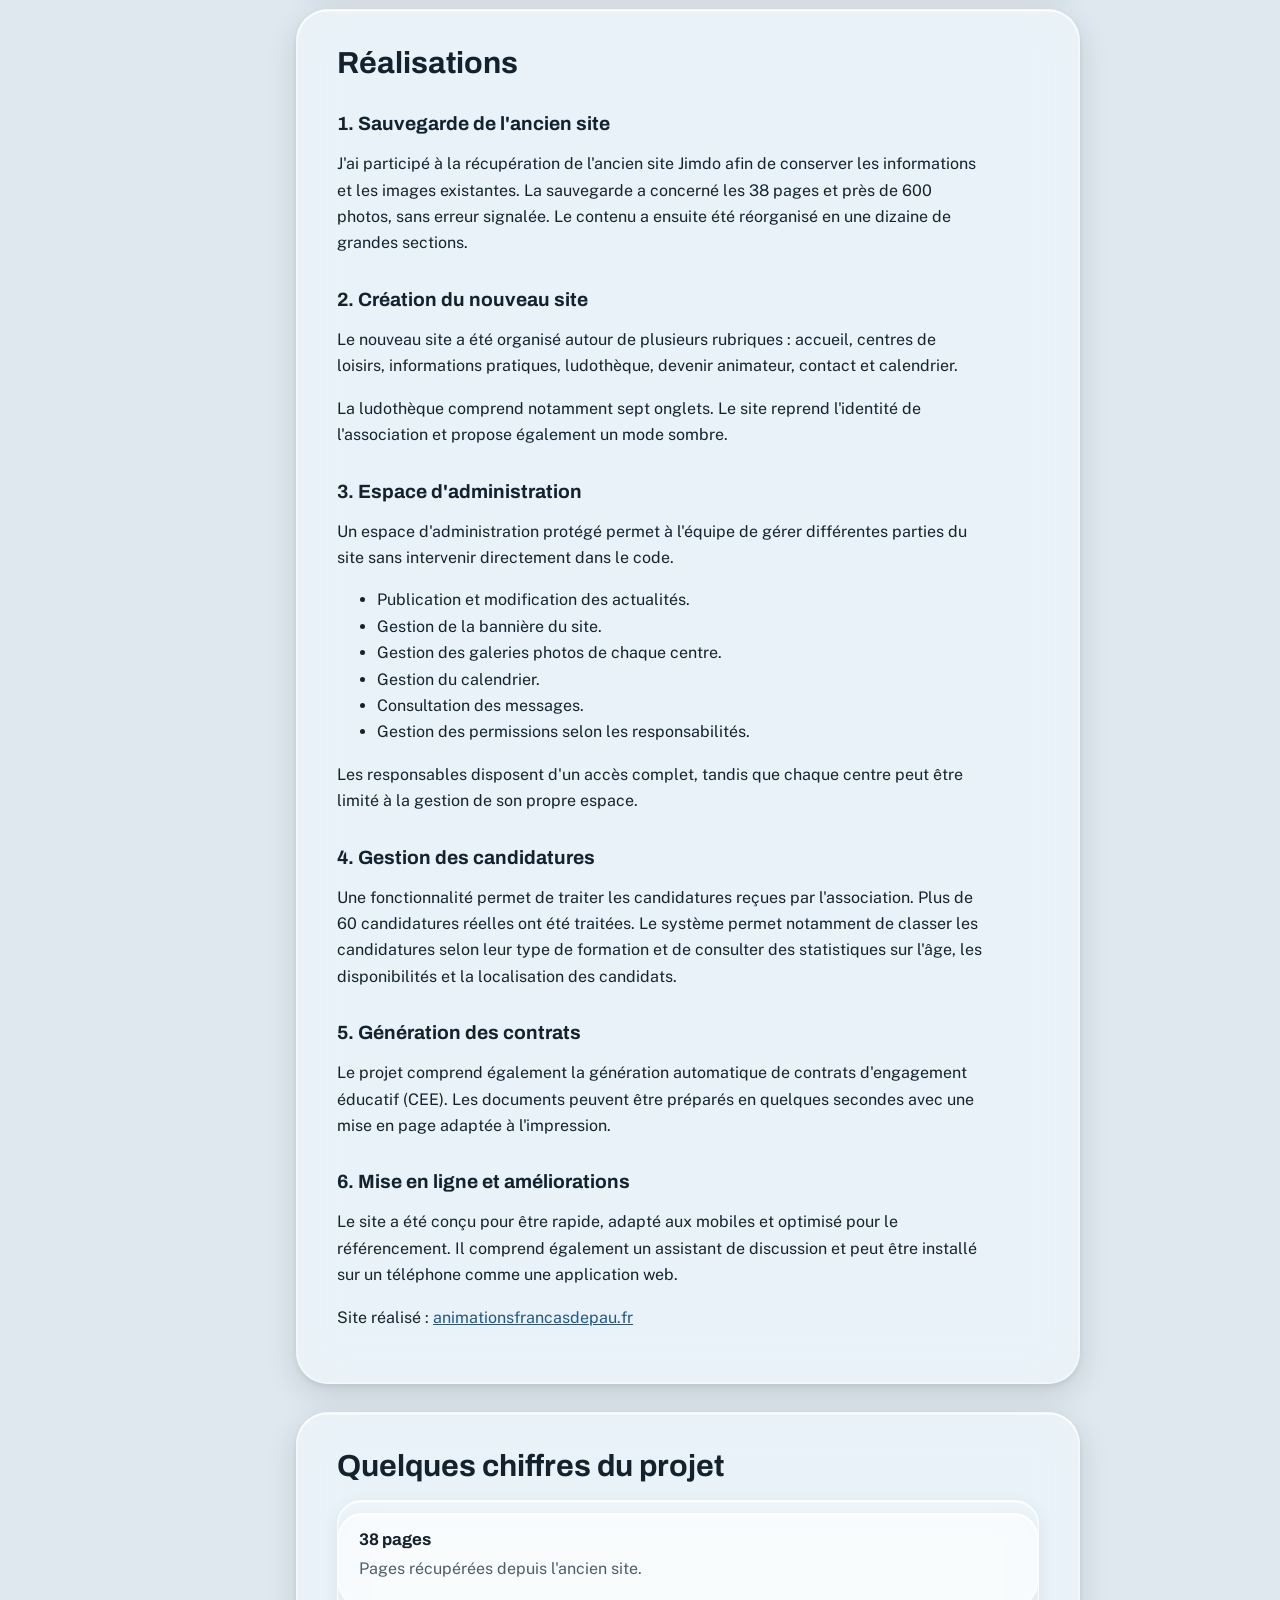
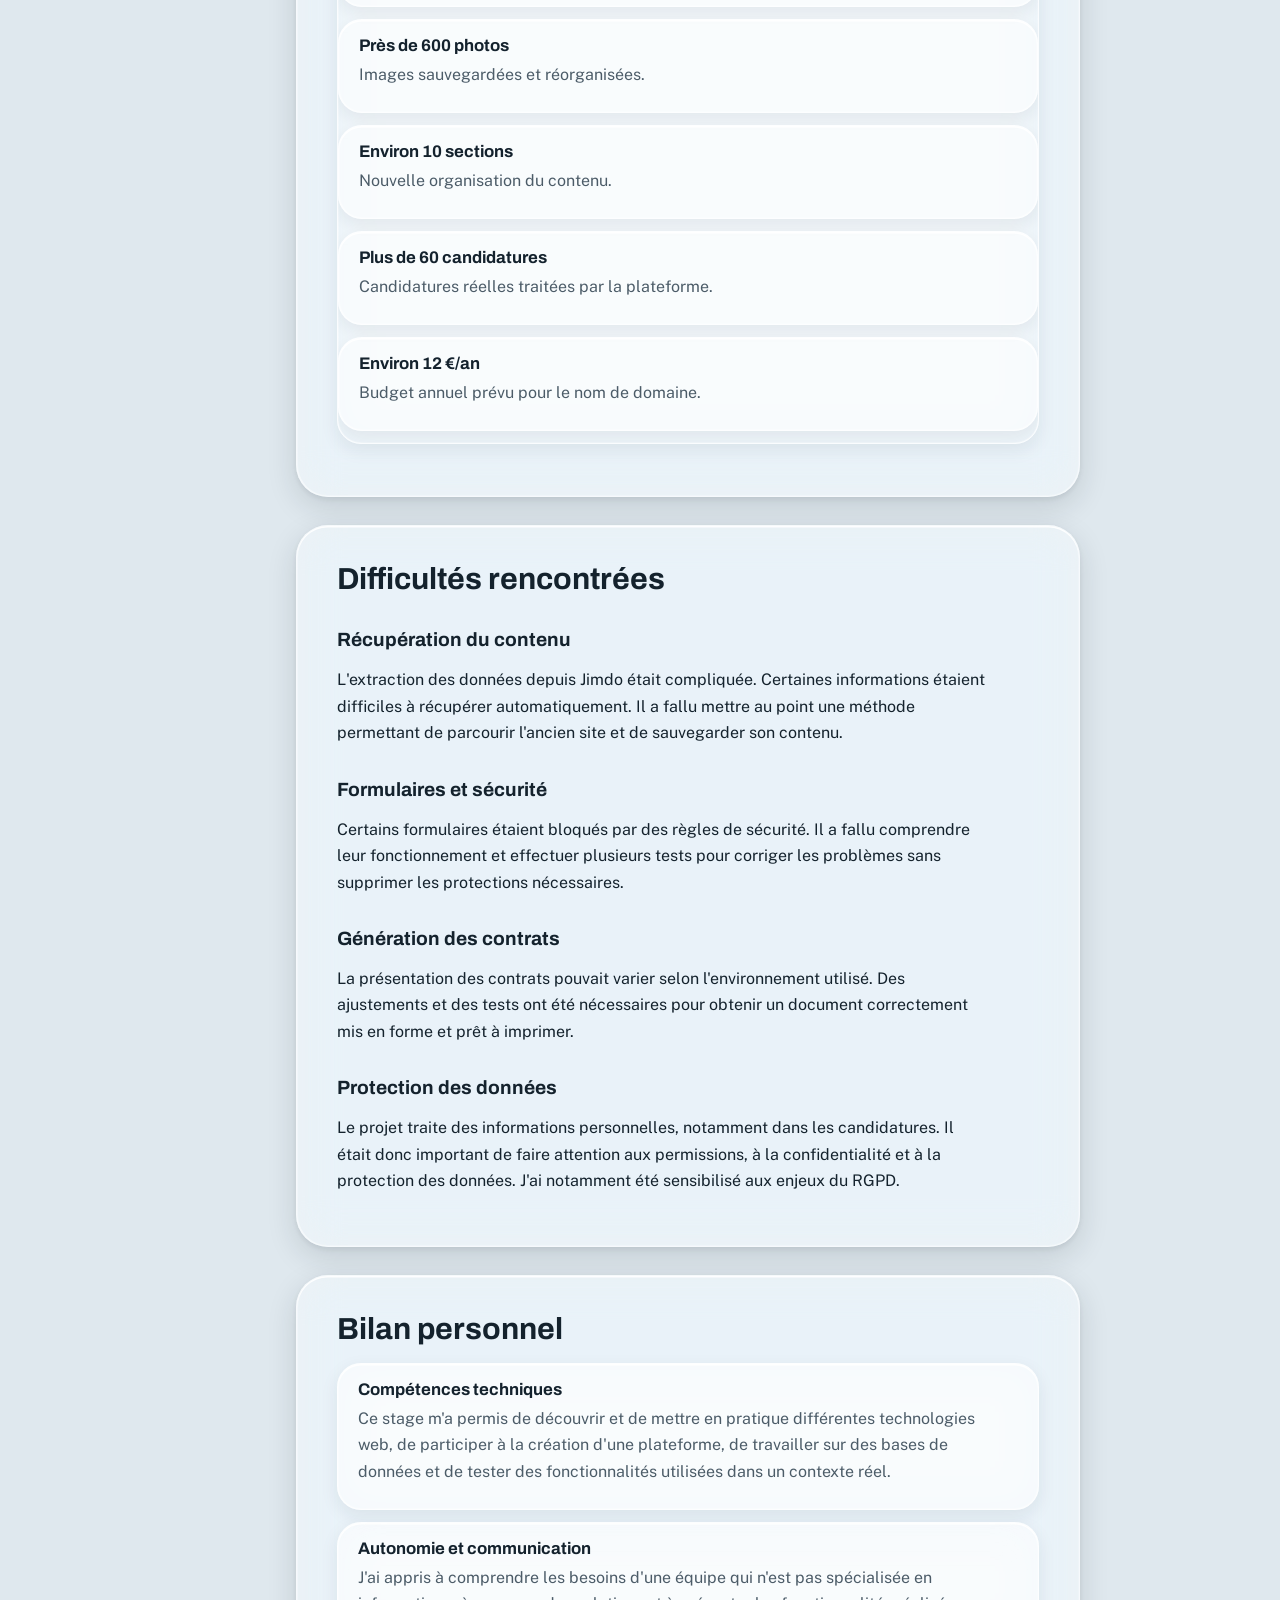
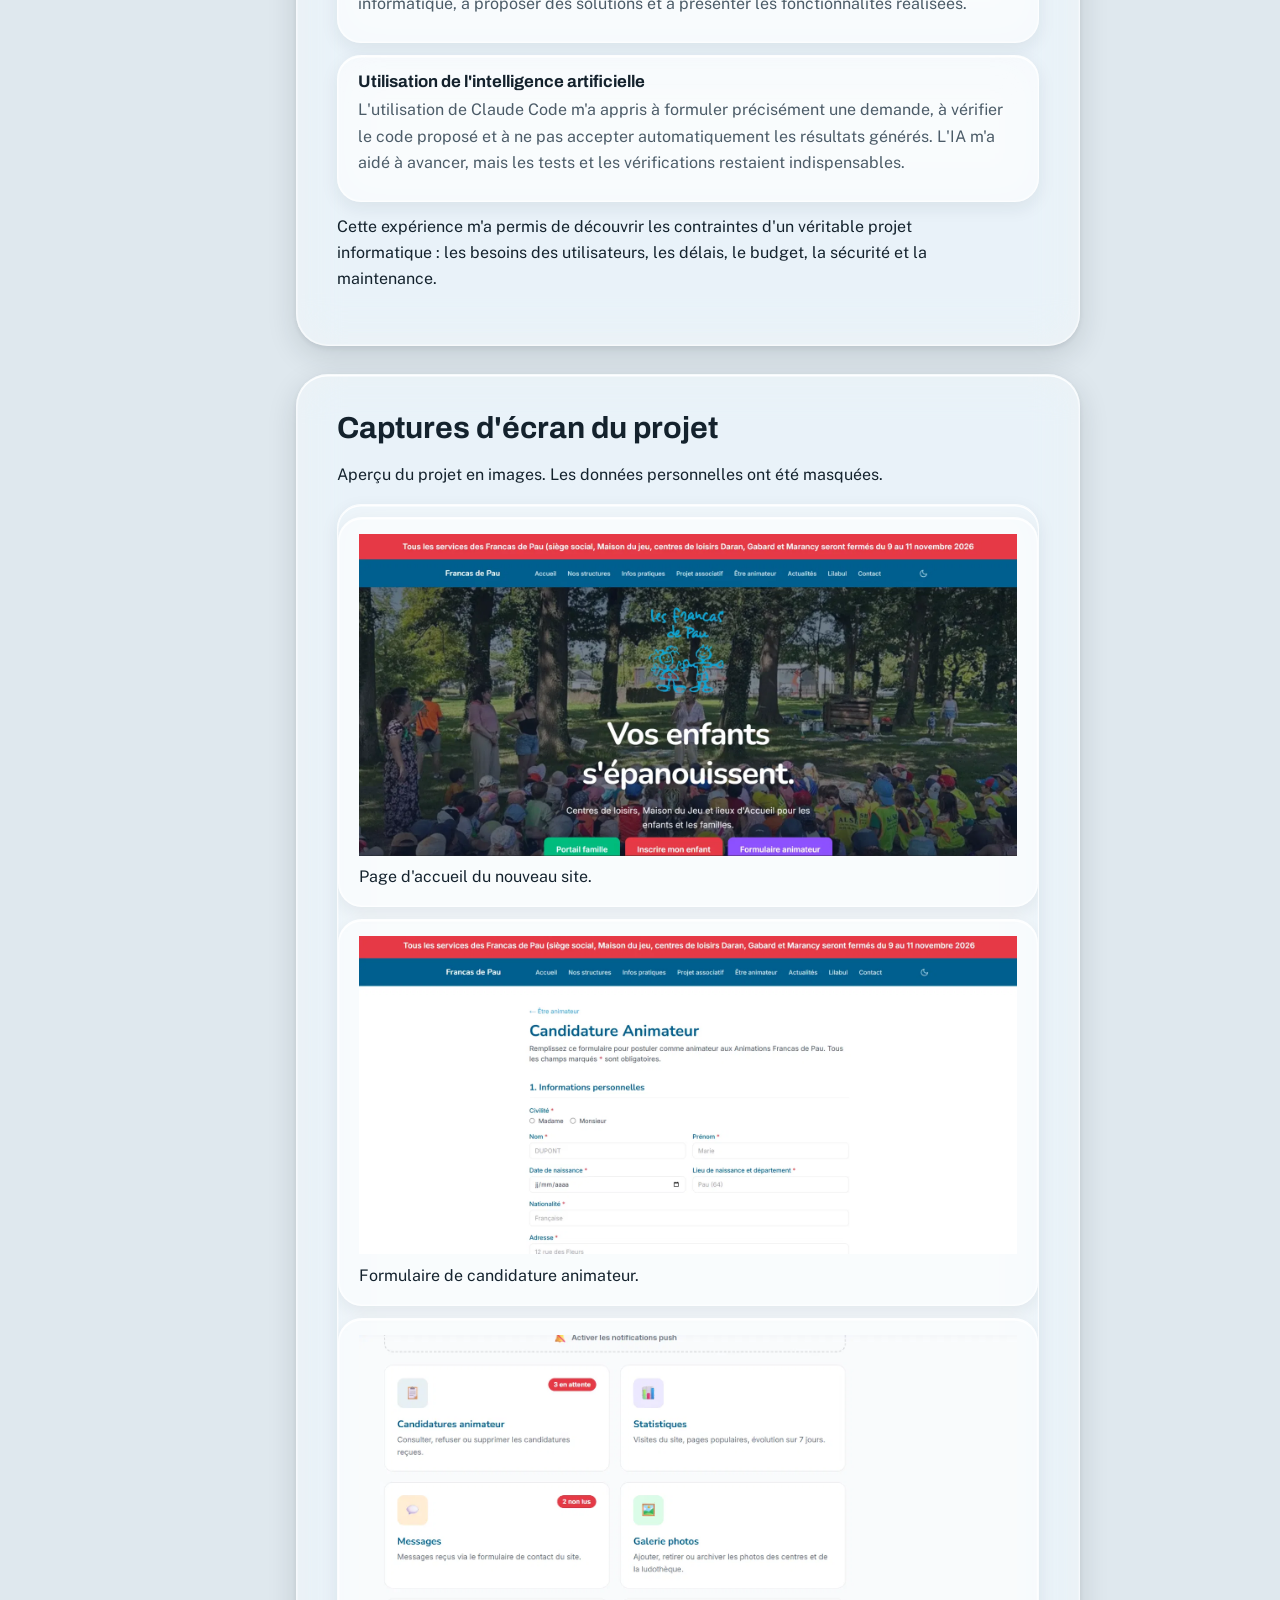
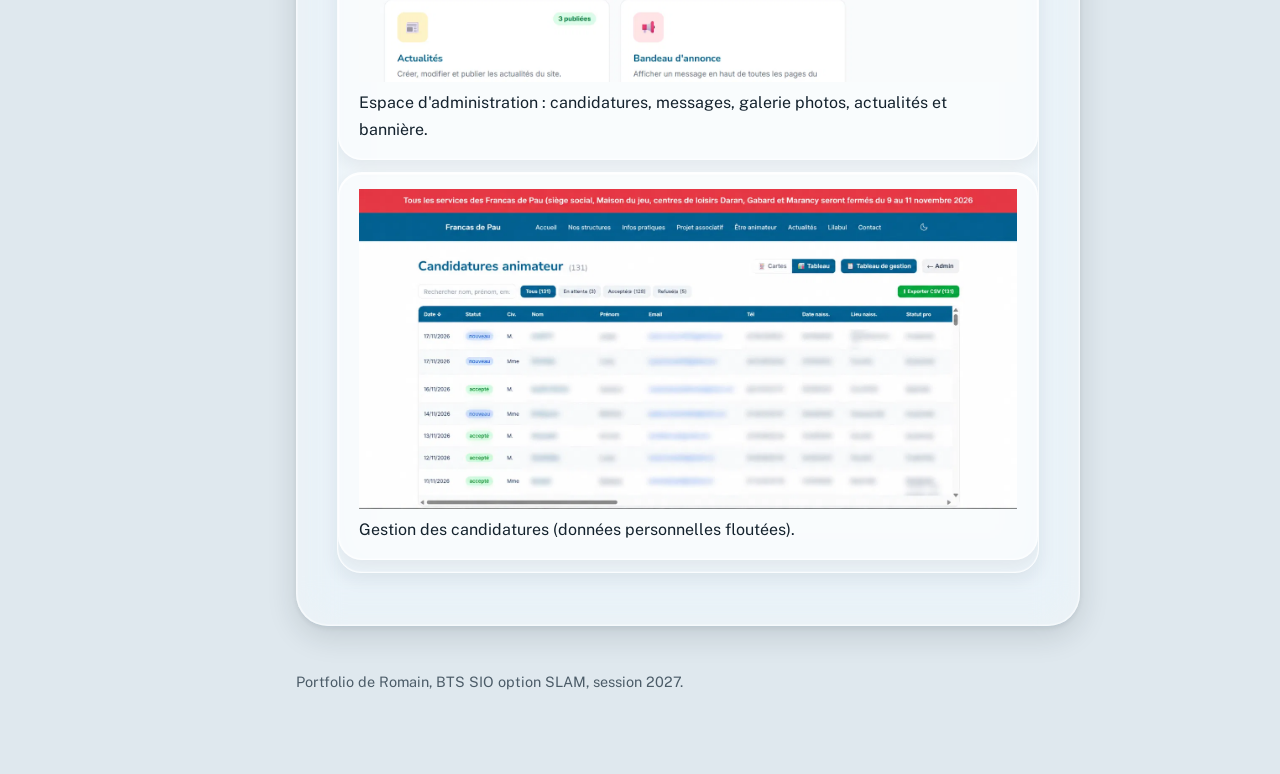
==== commit 4d5ab6fd: "Update dates and add project images in stages.html" ====
--- a/stages.html
+++ b/stages.html
@@ -1,4 +1,3 @@
-
 <!DOCTYPE html>
 <html lang="fr">
 <head>
@@ -43,7 +42,7 @@
 
 <section id="francas">
   <h2>Stage de première année – Francas de Pau</h2>
-  <p class="chapo">Du 25 mai au 26 juin</p>
+  <p class="chapo">Du 25 mai au 26 juin 2026</p>
 
   <h3>Présentation de l'association</h3>
   <p>
@@ -283,32 +282,35 @@
 <section id="captures">
   <h2>Captures d'écran du projet</h2>
   <p>
-    Ajouter ici des captures de ton travail. Pense à masquer les noms,
-    coordonnées et autres données personnelles visibles.
+    Aperçu du projet en images. Les données personnelles ont été
+    masquées.
   </p>
 
   <div class="defile">
-    <div class="todo">
-      <strong>Capture 1</strong>
-      <p>Page d'accueil du nouveau site.</p>
-    </div>
-    <div class="todo">
-      <strong>Capture 2</strong>
-      <p>Exemple d'une page d'un centre de loisirs.</p>
-    </div>
-    <div class="todo">
-      <strong>Capture 3</strong>
-      <p>Espace d'administration.</p>
-    </div>
-    <div class="todo">
-      <strong>Capture 4</strong>
-      <p>Exemple de contrat généré, sans données personnelles.</p>
-    </div>
+    <figure class="comp">
+      <img src="images/3.webp" alt="Page d'accueil du nouveau site des Francas de Pau" style="max-width:100%">
+      <figcaption>Page d'accueil du nouveau site.</figcaption>
+    </figure>
+
+    <figure class="comp">
+      <img src="images/4.webp" alt="Formulaire de candidature animateur" style="max-width:100%">
+      <figcaption>Formulaire de candidature animateur.</figcaption>
+    </figure>
+
+    <figure class="comp">
+      <img src="images/1.webp" alt="Tableau de bord de l'espace d'administration" style="max-width:100%">
+      <figcaption>Espace d'administration : candidatures, messages, galerie photos, actualités et bannière.</figcaption>
+    </figure>
+
+    <figure class="comp">
+      <img src="images/2.webp" alt="Liste des candidatures animateur avec données masquées" style="max-width:100%">
+      <figcaption>Gestion des candidatures (données personnelles floutées).</figcaption>
+    </figure>
   </div>
 </section>
 
 <footer>
-  Portfolio de Romain, BTS SIO option SLAM, session <span class="todo">[année]</span>.
+  Portfolio de Romain, BTS SIO option SLAM, session 2027.
 </footer>
 
 </main>
